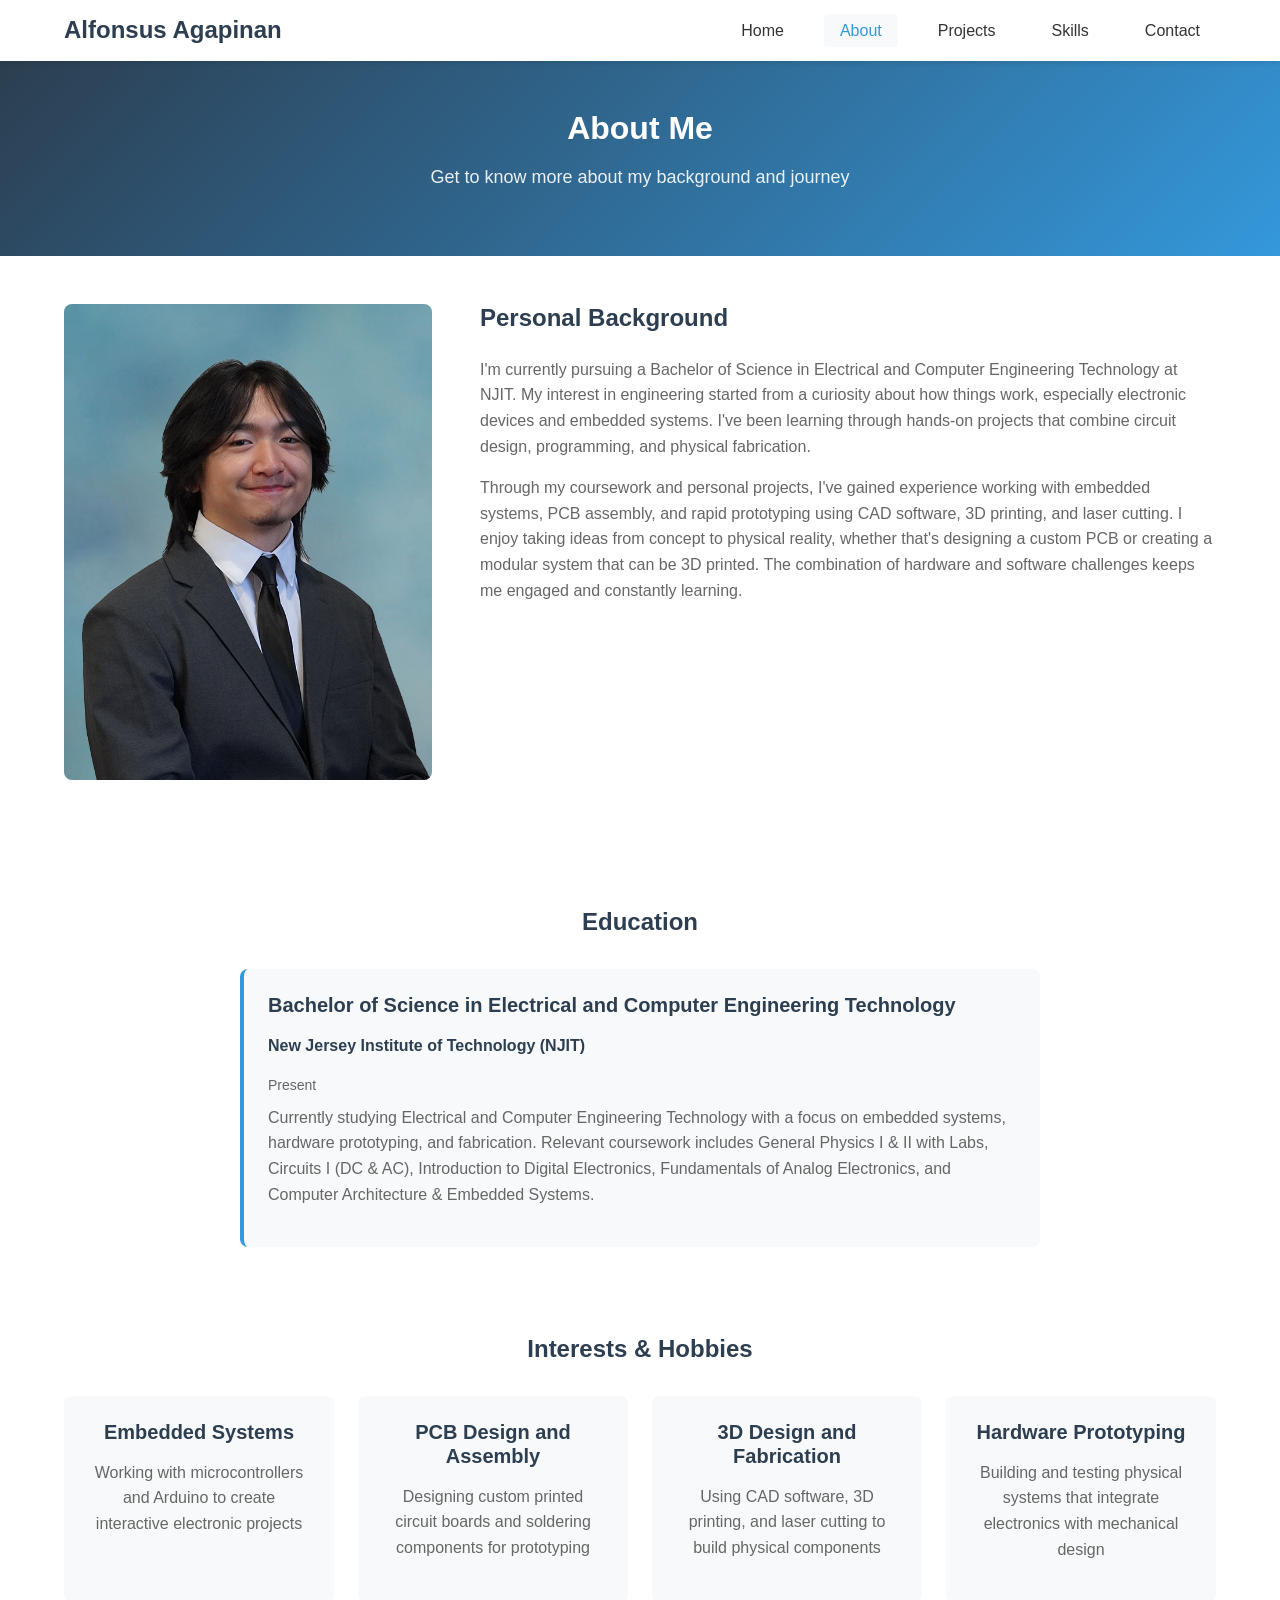
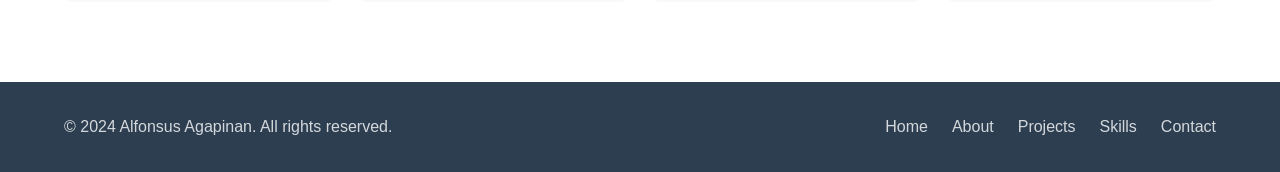
==== about.html @ 36ff06c8 "Initial portfolio website implementation with personal content and responsive design Website Structu" ====
<!DOCTYPE html>
<html lang="en">
<head>
    <meta charset="UTF-8">
    <meta name="viewport" content="width=device-width, initial-scale=1.0">
    <meta name="description" content="About Me - Personal Background and Education">
    <title>About Me - Portfolio</title>
    <link rel="stylesheet" href="styles/style.css">
</head>
<body>
    <header>
        <div class="container">
            <div class="logo">
                <h1>Alfonsus Agapinan</h1>
            </div>
            <nav>
                <button class="hamburger" aria-label="Toggle navigation">
                    <span></span>
                    <span></span>
                    <span></span>
                </button>
                <ul class="nav-menu">
                    <li><a href="index.html">Home</a></li>
                    <li><a href="about.html" class="active">About</a></li>
                    <li><a href="projects.html">Projects</a></li>
                    <li><a href="skills.html">Skills</a></li>
                    <li><a href="contact.html">Contact</a></li>
                </ul>
            </nav>
        </div>
    </header>

    <main>
        <section class="page-header">
            <div class="container">
                <h2>About Me</h2>
                <p class="page-subtitle">Get to know more about my background and journey</p>
            </div>
        </section>

        <section class="about-content">
            <div class="container">
                <div class="about-grid">
                    <div class="about-image">
                        <img src="assets/images/bestportrait.png" alt="Alfonsus Agapinan" class="profile-photo">
                    </div>
                    <div class="about-text">
                        <h3>Personal Background</h3>
                        <p>
                            I'm currently pursuing a Bachelor of Science in Electrical and Computer Engineering Technology at NJIT. 
                            My interest in engineering started from a curiosity about how things work, especially electronic devices 
                            and embedded systems. I've been learning through hands-on projects that combine circuit design, 
                            programming, and physical fabrication.
                        </p>
                        <p>
                            Through my coursework and personal projects, I've gained experience working with embedded systems, 
                            PCB assembly, and rapid prototyping using CAD software, 3D printing, and laser cutting. I enjoy 
                            taking ideas from concept to physical reality, whether that's designing a custom PCB or creating 
                            a modular system that can be 3D printed. The combination of hardware and software challenges keeps 
                            me engaged and constantly learning.
                        </p>
                    </div>
                </div>
            </div>
        </section>

        <section class="education">
            <div class="container">
                <h3>Education</h3>
                <div class="education-timeline">
                    <div class="education-item">
                        <h4>Bachelor of Science in Electrical and Computer Engineering Technology</h4>
                        <p class="institution">New Jersey Institute of Technology (NJIT)</p>
                        <p class="dates">Present</p>
                        <p class="details">
                            Currently studying Electrical and Computer Engineering Technology with a focus on embedded systems, 
                            hardware prototyping, and fabrication. Relevant coursework includes General Physics I & II with Labs, 
                            Circuits I (DC & AC), Introduction to Digital Electronics, Fundamentals of Analog Electronics, 
                            and Computer Architecture & Embedded Systems.
                        </p>
                    </div>
                </div>
            </div>
        </section>

        <section class="interests">
            <div class="container">
                <h3>Interests & Hobbies</h3>
                <div class="interests-grid">
                    <div class="interest-card">
                        <h4>Embedded Systems</h4>
                        <p>Working with microcontrollers and Arduino to create interactive electronic projects</p>
                    </div>
                    <div class="interest-card">
                        <h4>PCB Design and Assembly</h4>
                        <p>Designing custom printed circuit boards and soldering components for prototyping</p>
                    </div>
                    <div class="interest-card">
                        <h4>3D Design and Fabrication</h4>
                        <p>Using CAD software, 3D printing, and laser cutting to build physical components</p>
                    </div>
                    <div class="interest-card">
                        <h4>Hardware Prototyping</h4>
                        <p>Building and testing physical systems that integrate electronics with mechanical design</p>
                    </div>
                </div>
            </div>
        </section>
    </main>

    <footer>
        <div class="container">
            <p>&copy; 2024 Alfonsus Agapinan. All rights reserved.</p>
            <div class="footer-links">
                <a href="index.html">Home</a>
                <a href="about.html">About</a>
                <a href="projects.html">Projects</a>
                <a href="skills.html">Skills</a>
                <a href="contact.html">Contact</a>
            </div>
        </div>
    </footer>

    <script src="scripts/main.js"></script>
</body>
</html>
---- styles/style.css ----
/* ========================================
   CSS Reset & Base Styles
   ======================================== */
* {
    margin: 0;
    padding: 0;
    box-sizing: border-box;
}

:root {
    /* Color Palette */
    --primary-color: #2c3e50;
    --secondary-color: #3498db;
    --accent-color: #e74c3c;
    --text-color: #333333;
    --text-light: #666666;
    --bg-color: #ffffff;
    --bg-light: #f8f9fa;
    --bg-dark: #1a1a1a;
    --border-color: #e0e0e0;
    --success-color: #27ae60;
    --error-color: #e74c3c;
    
    /* Typography */
    --font-primary: 'Segoe UI', Tahoma, Geneva, Verdana, sans-serif;
    --font-size-base: 16px;
    --font-size-small: 14px;
    --font-size-large: 18px;
    --font-size-h1: 2.5rem;
    --font-size-h2: 2rem;
    --font-size-h3: 1.5rem;
    --font-size-h4: 1.25rem;
    
    /* Spacing */
    --spacing-xs: 0.5rem;
    --spacing-sm: 1rem;
    --spacing-md: 1.5rem;
    --spacing-lg: 2rem;
    --spacing-xl: 3rem;
    
    /* Transitions */
    --transition: all 0.3s ease;
}

html {
    scroll-behavior: smooth;
}

body {
    font-family: var(--font-primary);
    font-size: var(--font-size-base);
    line-height: 1.6;
    color: var(--text-color);
    background-color: var(--bg-color);
}

/* ========================================
   Typography
   ======================================== */
h1, h2, h3, h4, h5, h6 {
    font-weight: 600;
    line-height: 1.2;
    margin-bottom: var(--spacing-sm);
    color: var(--primary-color);
}

h1 {
    font-size: var(--font-size-h1);
}

h2 {
    font-size: var(--font-size-h2);
}

h3 {
    font-size: var(--font-size-h3);
}

h4 {
    font-size: var(--font-size-h4);
}

p {
    margin-bottom: var(--spacing-sm);
    color: var(--text-light);
}

a {
    text-decoration: none;
    color: var(--secondary-color);
    transition: var(--transition);
}

a:hover {
    color: var(--primary-color);
}

/* ========================================
   Container & Layout
   ======================================== */
.container {
    width: 100%;
    max-width: 1200px;
    margin: 0 auto;
    padding: 0 var(--spacing-md);
}

/* ========================================
   Header & Navigation
   ======================================== */
header {
    background-color: var(--bg-color);
    box-shadow: 0 2px 5px rgba(0, 0, 0, 0.1);
    position: sticky;
    top: 0;
    z-index: 1000;
}

header .container {
    display: flex;
    justify-content: space-between;
    align-items: center;
    padding: var(--spacing-sm) var(--spacing-md);
}

.logo h1 {
    margin: 0;
    font-size: 1.5rem;
    color: var(--primary-color);
}

nav {
    position: relative;
}

.nav-menu {
    display: flex;
    list-style: none;
    gap: var(--spacing-md);
}

.nav-menu a {
    color: var(--text-color);
    font-weight: 500;
    padding: var(--spacing-xs) var(--spacing-sm);
    border-radius: 4px;
    transition: var(--transition);
}

.nav-menu a:hover,
.nav-menu a.active {
    color: var(--secondary-color);
    background-color: var(--bg-light);
}

/* Hamburger Menu */
.hamburger {
    display: none;
    flex-direction: column;
    background: none;
    border: none;
    cursor: pointer;
    padding: var(--spacing-xs);
    gap: 4px;
}

.hamburger span {
    width: 25px;
    height: 3px;
    background-color: var(--primary-color);
    transition: var(--transition);
    border-radius: 2px;
}

/* ========================================
   Main Content
   ======================================== */
main {
    min-height: calc(100vh - 200px);
}

/* Page Header */
.page-header {
    background: linear-gradient(135deg, var(--primary-color) 0%, var(--secondary-color) 100%);
    color: white;
    padding: var(--spacing-xl) 0;
    text-align: center;
}

.page-header h2 {
    color: white;
    margin-bottom: var(--spacing-sm);
}

.page-subtitle {
    color: rgba(255, 255, 255, 0.9);
    font-size: var(--font-size-large);
}

/* Hero Section */
.hero {
    background: linear-gradient(135deg, var(--bg-light) 0%, var(--bg-color) 100%);
    padding: var(--spacing-xl) 0;
    text-align: center;
}

.hero-content {
    max-width: 800px;
    margin: 0 auto;
}

.hero h2 {
    font-size: 2.5rem;
    margin-bottom: var(--spacing-md);
}

.intro-text {
    font-size: var(--font-size-large);
    margin-bottom: var(--spacing-lg);
    color: var(--text-color);
}

/* Buttons */
.btn {
    display: inline-block;
    padding: 12px 24px;
    border: none;
    border-radius: 5px;
    font-size: var(--font-size-base);
    font-weight: 500;
    text-align: center;
    cursor: pointer;
    transition: var(--transition);
    text-decoration: none;
}

.btn-primary {
    background-color: var(--secondary-color);
    color: white;
}

.btn-primary:hover {
    background-color: #2980b9;
    transform: translateY(-2px);
    box-shadow: 0 4px 8px rgba(0, 0, 0, 0.2);
}

.btn-secondary {
    background-color: transparent;
    color: var(--secondary-color);
    border: 2px solid var(--secondary-color);
}

.btn-secondary:hover {
    background-color: var(--secondary-color);
    color: white;
}

.btn-small {
    padding: 8px 16px;
    font-size: var(--font-size-small);
}

.cta-buttons {
    display: flex;
    gap: var(--spacing-md);
    justify-content: center;
    flex-wrap: wrap;
}

/* Featured Section */
.featured,
.quick-links {
    padding: var(--spacing-xl) 0;
}

.featured h2,
.quick-links h2 {
    text-align: center;
    margin-bottom: var(--spacing-lg);
}

.featured-grid,
.links-grid {
    display: grid;
    grid-template-columns: repeat(auto-fit, minmax(280px, 1fr));
    gap: var(--spacing-md);
}

.featured-card,
.link-card {
    background-color: var(--bg-light);
    padding: var(--spacing-md);
    border-radius: 8px;
    transition: var(--transition);
    border: 1px solid var(--border-color);
}

.link-card {
    display: block;
    color: inherit;
}

.featured-card:hover,
.link-card:hover {
    transform: translateY(-5px);
    box-shadow: 0 5px 15px rgba(0, 0, 0, 0.1);
}

.featured-card h3,
.link-card h3 {
    margin-bottom: var(--spacing-sm);
}

/* ========================================
   About Page
   ======================================== */
.about-content {
    padding: var(--spacing-xl) 0;
}

.about-grid {
    display: grid;
    grid-template-columns: 1fr 2fr;
    gap: var(--spacing-xl);
    align-items: start;
    margin-bottom: var(--spacing-xl);
}

.image-placeholder {
    width: 100%;
    aspect-ratio: 1;
    background: linear-gradient(135deg, var(--bg-light) 0%, var(--border-color) 100%);
    border-radius: 8px;
    display: flex;
    align-items: center;
    justify-content: center;
    color: var(--text-light);
    font-size: var(--font-size-large);
}

.about-image {
    width: 100%;
}

.profile-photo {
    width: 100%;
    height: auto;
    object-fit: contain;
    border-radius: 8px;
    display: block;
}

.about-text h3 {
    margin-bottom: var(--spacing-md);
}

.education,
.interests {
    padding: var(--spacing-lg) 0;
}

.education h3,
.interests h3 {
    margin-bottom: var(--spacing-lg);
    text-align: center;
}

.education-timeline {
    max-width: 800px;
    margin: 0 auto;
}

.education-item {
    background-color: var(--bg-light);
    padding: var(--spacing-md);
    border-radius: 8px;
    margin-bottom: var(--spacing-md);
    border-left: 4px solid var(--secondary-color);
}

.institution {
    font-weight: 600;
    color: var(--primary-color);
}

.dates {
    color: var(--text-light);
    font-size: var(--font-size-small);
    margin: var(--spacing-xs) 0;
}

.interests-grid {
    display: grid;
    grid-template-columns: repeat(auto-fit, minmax(250px, 1fr));
    gap: var(--spacing-md);
}

.interest-card {
    background-color: var(--bg-light);
    padding: var(--spacing-md);
    border-radius: 8px;
    text-align: center;
    transition: var(--transition);
}

.interest-card:hover {
    transform: translateY(-5px);
    box-shadow: 0 5px 15px rgba(0, 0, 0, 0.1);
}

/* ========================================
   Projects Page
   ======================================== */
.projects-carousel {
    padding: var(--spacing-xl) 0;
    background-color: var(--bg-light);
}

.carousel-container {
    position: relative;
    max-width: 1000px;
    margin: 0 auto;
}

.carousel-wrapper {
    overflow: hidden;
    border-radius: 8px;
}

.carousel-track {
    display: flex;
    transition: transform 0.5s ease;
}

.project-slide {
    min-width: 100%;
    display: none;
    background-color: white;
    border-radius: 8px;
    overflow: hidden;
    box-shadow: 0 4px 15px rgba(0, 0, 0, 0.1);
}

.project-slide.active {
    display: grid;
    grid-template-columns: 1fr 1fr;
    gap: var(--spacing-lg);
}

.project-image {
    overflow: hidden;
    width: 100%;
    aspect-ratio: 4/3;
}

.project-image .image-placeholder {
    width: 100%;
    aspect-ratio: 4/3;
    background: linear-gradient(135deg, var(--bg-light) 0%, var(--border-color) 100%);
    display: flex;
    align-items: center;
    justify-content: center;
    color: var(--text-light);
}

.project-image img,
.project-image-img {
    width: 100%;
    height: 100%;
    object-fit: cover;
    display: block;
}

.project-info {
    padding: var(--spacing-lg);
    display: flex;
    flex-direction: column;
    justify-content: center;
}

.project-description {
    margin: var(--spacing-md) 0;
}

.project-tech {
    display: flex;
    flex-wrap: wrap;
    gap: var(--spacing-xs);
    margin: var(--spacing-md) 0;
}

.tech-tag {
    background-color: var(--bg-light);
    padding: 4px 12px;
    border-radius: 20px;
    font-size: var(--font-size-small);
    color: var(--primary-color);
    border: 1px solid var(--border-color);
}

.project-links {
    display: flex;
    gap: var(--spacing-sm);
    margin-top: var(--spacing-md);
}

.carousel-btn {
    position: absolute;
    top: 50%;
    transform: translateY(-50%);
    background-color: var(--primary-color);
    color: white;
    border: none;
    width: 40px;
    height: 40px;
    border-radius: 50%;
    font-size: 1.5rem;
    cursor: pointer;
    transition: var(--transition);
    z-index: 10;
}

.carousel-btn:hover {
    background-color: var(--secondary-color);
}

.carousel-btn.prev {
    left: -50px;
}

.carousel-btn.next {
    right: -50px;
}

.carousel-dots {
    display: flex;
    justify-content: center;
    gap: var(--spacing-xs);
    margin-top: var(--spacing-md);
}

.dot {
    width: 12px;
    height: 12px;
    border-radius: 50%;
    border: none;
    background-color: var(--border-color);
    cursor: pointer;
    transition: var(--transition);
}

.dot.active {
    background-color: var(--secondary-color);
}

.projects-grid {
    padding: var(--spacing-xl) 0;
}

.projects-grid h3 {
    text-align: center;
    margin-bottom: var(--spacing-lg);
}

.projects-list {
    display: grid;
    grid-template-columns: repeat(auto-fit, minmax(300px, 1fr));
    gap: var(--spacing-lg);
}

.project-card {
    background-color: var(--bg-light);
    border-radius: 8px;
    overflow: hidden;
    transition: var(--transition);
    border: 1px solid var(--border-color);
}

.project-card:hover {
    transform: translateY(-5px);
    box-shadow: 0 5px 15px rgba(0, 0, 0, 0.1);
}

.project-card-image {
    overflow: hidden;
}

.image-placeholder-small {
    width: 100%;
    aspect-ratio: 16/9;
    background: linear-gradient(135deg, var(--bg-light) 0%, var(--border-color) 100%);
    display: flex;
    align-items: center;
    justify-content: center;
    color: var(--text-light);
}

.project-card-content {
    padding: var(--spacing-md);
}

.project-card-tech {
    display: flex;
    flex-wrap: wrap;
    gap: var(--spacing-xs);
    margin-top: var(--spacing-sm);
}

.tech-tag-small {
    background-color: white;
    padding: 3px 10px;
    border-radius: 15px;
    font-size: 12px;
    color: var(--primary-color);
    border: 1px solid var(--border-color);
}

/* ========================================
   Skills Page
   ======================================== */
.skills-content {
    padding: var(--spacing-xl) 0;
}

.skills-category {
    margin-bottom: var(--spacing-xl);
}

.skills-category h3 {
    margin-bottom: var(--spacing-lg);
    text-align: center;
    border-bottom: 2px solid var(--border-color);
    padding-bottom: var(--spacing-sm);
}

.skills-grid {
    max-width: 800px;
    margin: 0 auto;
}

.skill-item {
    margin-bottom: var(--spacing-md);
}

.skill-header {
    display: flex;
    justify-content: space-between;
    align-items: center;
    margin-bottom: var(--spacing-xs);
}

.skill-header h4 {
    margin: 0;
    color: var(--primary-color);
}

.skill-level {
    font-size: var(--font-size-small);
    color: var(--text-light);
    font-style: italic;
}

.skill-bar {
    width: 100%;
    height: 10px;
    background-color: var(--bg-light);
    border-radius: 5px;
    overflow: hidden;
}

.skill-progress {
    height: 100%;
    background: linear-gradient(90deg, var(--secondary-color) 0%, #2980b9 100%);
    border-radius: 5px;
    transition: width 1s ease;
}

.skills-tags {
    display: flex;
    flex-wrap: wrap;
    gap: var(--spacing-sm);
    justify-content: center;
}

.skill-tag {
    background-color: var(--bg-light);
    padding: 8px 16px;
    border-radius: 20px;
    font-size: var(--font-size-base);
    color: var(--primary-color);
    border: 1px solid var(--border-color);
    transition: var(--transition);
}

.skill-tag:hover {
    background-color: var(--secondary-color);
    color: white;
    border-color: var(--secondary-color);
    transform: translateY(-2px);
}

.soft-skill {
    background-color: #fff5e6;
    border-color: #ffd699;
}

.soft-skill:hover {
    background-color: #ffd699;
}

/* ========================================
   Contact Page
   ======================================== */
.contact-content {
    padding: var(--spacing-xl) 0;
}

.contact-grid {
    display: grid;
    grid-template-columns: 1fr 1.5fr;
    gap: var(--spacing-xl);
}

.contact-info h3 {
    margin-bottom: var(--spacing-md);
}

.contact-details {
    margin: var(--spacing-lg) 0;
}

.contact-item {
    margin-bottom: var(--spacing-md);
}

.contact-item h4 {
    color: var(--secondary-color);
    margin-bottom: var(--spacing-xs);
    font-size: 1.1rem;
}

.social-links {
    margin-top: var(--spacing-lg);
}

.social-icons {
    display: flex;
    gap: var(--spacing-md);
    margin-top: var(--spacing-sm);
}

.social-icons a {
    padding: 8px 16px;
    background-color: var(--bg-light);
    border-radius: 5px;
    transition: var(--transition);
}

.social-icons a:hover {
    background-color: var(--secondary-color);
    color: white;
}

/* Contact Form */
.contact-form {
    background-color: var(--bg-light);
    padding: var(--spacing-lg);
    border-radius: 8px;
}

.form-group {
    margin-bottom: var(--spacing-md);
}

.form-group label {
    display: block;
    margin-bottom: var(--spacing-xs);
    font-weight: 500;
    color: var(--primary-color);
}

.required {
    color: var(--error-color);
}

.form-group input,
.form-group textarea {
    width: 100%;
    padding: 10px;
    border: 1px solid var(--border-color);
    border-radius: 5px;
    font-family: inherit;
    font-size: var(--font-size-base);
    transition: var(--transition);
}

.form-group input:focus,
.form-group textarea:focus {
    outline: none;
    border-color: var(--secondary-color);
    box-shadow: 0 0 0 3px rgba(52, 152, 219, 0.1);
}

.form-group textarea {
    resize: vertical;
}

.error-message {
    display: block;
    color: var(--error-color);
    font-size: var(--font-size-small);
    margin-top: var(--spacing-xs);
    min-height: 20px;
}

.form-group input.error,
.form-group textarea.error {
    border-color: var(--error-color);
}

.form-success {
    margin-top: var(--spacing-md);
    padding: var(--spacing-sm);
    background-color: #d4edda;
    color: var(--success-color);
    border-radius: 5px;
    display: none;
}

.form-success.show {
    display: block;
}

/* ========================================
   Footer
   ======================================== */
footer {
    background-color: var(--primary-color);
    color: white;
    padding: var(--spacing-lg) 0;
    margin-top: var(--spacing-xl);
}

footer .container {
    display: flex;
    justify-content: space-between;
    align-items: center;
    flex-wrap: wrap;
    gap: var(--spacing-md);
}

footer p {
    color: rgba(255, 255, 255, 0.8);
    margin: 0;
}

.footer-links {
    display: flex;
    gap: var(--spacing-md);
    flex-wrap: wrap;
}

.footer-links a {
    color: rgba(255, 255, 255, 0.8);
    transition: var(--transition);
}

.footer-links a:hover {
    color: white;
}

/* ========================================
   Responsive Design - Media Queries
   ======================================== */

/* Tablet (768px - 1024px) */
@media screen and (max-width: 1024px) {
    .carousel-btn.prev {
        left: -30px;
    }
    
    .carousel-btn.next {
        right: -30px;
    }
    
    .project-slide.active {
        grid-template-columns: 1fr;
    }
}

/* Mobile (below 768px) */
@media screen and (max-width: 768px) {
    :root {
        --font-size-h1: 2rem;
        --font-size-h2: 1.75rem;
        --font-size-h3: 1.25rem;
    }
    
    /* Navigation */
    .hamburger {
        display: flex;
    }
    
    .nav-menu {
        position: absolute;
        top: 100%;
        right: 0;
        flex-direction: column;
        background-color: white;
        width: 200px;
        box-shadow: 0 5px 15px rgba(0, 0, 0, 0.2);
        border-radius: 5px;
        padding: var(--spacing-sm);
        display: none;
        gap: var(--spacing-xs);
    }
    
    .nav-menu.active {
        display: flex;
    }
    
    .nav-menu a {
        padding: var(--spacing-sm);
        display: block;
        width: 100%;
    }
    
    /* Hero */
    .hero h2 {
        font-size: 2rem;
    }
    
    .intro-text {
        font-size: var(--font-size-base);
    }
    
    .cta-buttons {
        flex-direction: column;
    }
    
    .btn {
        width: 100%;
    }
    
    /* About */
    .about-grid {
        grid-template-columns: 1fr;
    }
    
    /* Projects */
    .carousel-btn {
        width: 35px;
        height: 35px;
        font-size: 1.2rem;
    }
    
    .carousel-btn.prev {
        left: 10px;
    }
    
    .carousel-btn.next {
        right: 10px;
    }
    
    /* Contact */
    .contact-grid {
        grid-template-columns: 1fr;
    }
    
    /* Footer */
    footer .container {
        flex-direction: column;
        text-align: center;
    }
    
    /* General */
    .featured-grid,
    .links-grid,
    .projects-list,
    .interests-grid {
        grid-template-columns: 1fr;
    }
    
    .container {
        padding: 0 var(--spacing-sm);
    }
}

/* Small Mobile (below 480px) */
@media screen and (max-width: 480px) {
    .logo h1 {
        font-size: 1.25rem;
    }
    
    .hero h2 {
        font-size: 1.75rem;
    }
    
    .page-header {
        padding: var(--spacing-lg) 0;
    }
    
    .carousel-btn {
        width: 30px;
        height: 30px;
        font-size: 1rem;
    }
}

/* Accessibility: Focus States */
*:focus-visible {
    outline: 2px solid var(--secondary-color);
    outline-offset: 2px;
}

/* Skip to main content link (for screen readers) */
.skip-link {
    position: absolute;
    top: -40px;
    left: 0;
    background: var(--primary-color);
    color: white;
    padding: 8px;
    z-index: 100;
}

.skip-link:focus {
    top: 0;
}
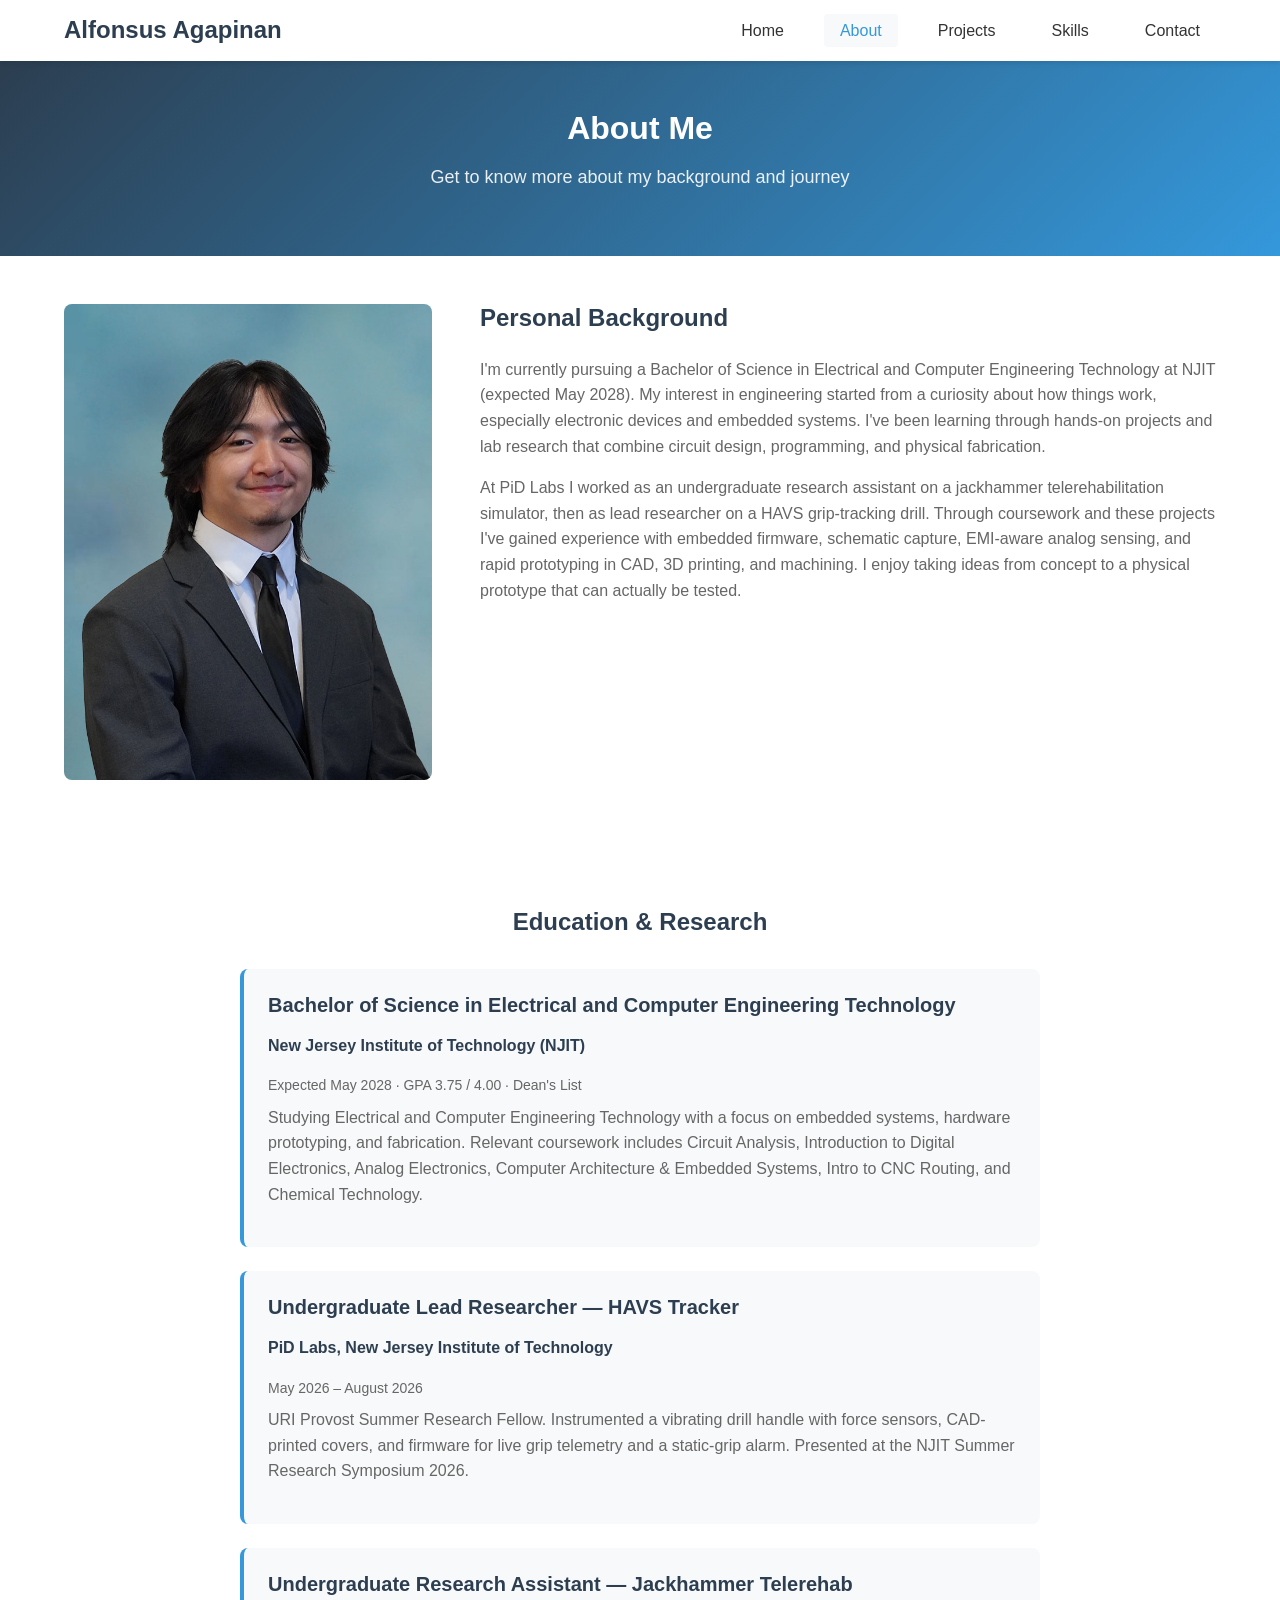
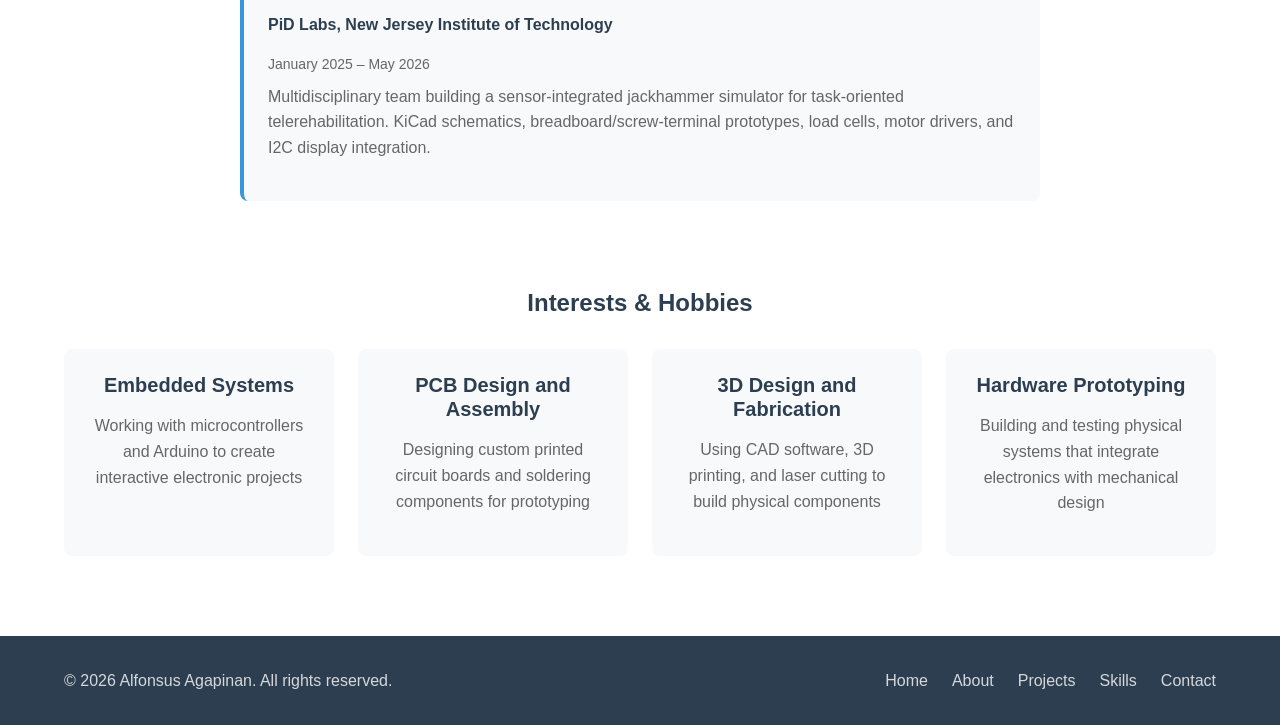
==== commit eae925db: "Added more projects" ====
--- a/about.html
+++ b/about.html
@@ -47,17 +47,17 @@
                     <div class="about-text">
                         <h3>Personal Background</h3>
                         <p>
-                            I'm currently pursuing a Bachelor of Science in Electrical and Computer Engineering Technology at NJIT. 
-                            My interest in engineering started from a curiosity about how things work, especially electronic devices 
-                            and embedded systems. I've been learning through hands-on projects that combine circuit design, 
-                            programming, and physical fabrication.
+                            I'm currently pursuing a Bachelor of Science in Electrical and Computer Engineering Technology at NJIT
+                            (expected May 2028). My interest in engineering started from a curiosity about how things work, especially
+                            electronic devices and embedded systems. I've been learning through hands-on projects and lab research
+                            that combine circuit design, programming, and physical fabrication.
                         </p>
                         <p>
-                            Through my coursework and personal projects, I've gained experience working with embedded systems, 
-                            PCB assembly, and rapid prototyping using CAD software, 3D printing, and laser cutting. I enjoy 
-                            taking ideas from concept to physical reality, whether that's designing a custom PCB or creating 
-                            a modular system that can be 3D printed. The combination of hardware and software challenges keeps 
-                            me engaged and constantly learning.
+                            At PiD Labs I worked as an undergraduate research assistant on a jackhammer telerehabilitation
+                            simulator, then as lead researcher on a HAVS grip-tracking drill. Through coursework and these
+                            projects I've gained experience with embedded firmware, schematic capture, EMI-aware analog sensing,
+                            and rapid prototyping in CAD, 3D printing, and machining. I enjoy taking ideas from concept to a
+                            physical prototype that can actually be tested.
                         </p>
                     </div>
                 </div>
@@ -66,17 +66,37 @@
 
         <section class="education">
             <div class="container">
-                <h3>Education</h3>
+                <h3>Education &amp; Research</h3>
                 <div class="education-timeline">
                     <div class="education-item">
                         <h4>Bachelor of Science in Electrical and Computer Engineering Technology</h4>
                         <p class="institution">New Jersey Institute of Technology (NJIT)</p>
-                        <p class="dates">Present</p>
+                        <p class="dates">Expected May 2028 &middot; GPA 3.75 / 4.00 &middot; Dean's List</p>
                         <p class="details">
-                            Currently studying Electrical and Computer Engineering Technology with a focus on embedded systems, 
-                            hardware prototyping, and fabrication. Relevant coursework includes General Physics I & II with Labs, 
-                            Circuits I (DC & AC), Introduction to Digital Electronics, Fundamentals of Analog Electronics, 
-                            and Computer Architecture & Embedded Systems.
+                            Studying Electrical and Computer Engineering Technology with a focus on embedded systems,
+                            hardware prototyping, and fabrication. Relevant coursework includes Circuit Analysis,
+                            Introduction to Digital Electronics, Analog Electronics, Computer Architecture &amp; Embedded Systems,
+                            Intro to CNC Routing, and Chemical Technology.
+                        </p>
+                    </div>
+                    <div class="education-item">
+                        <h4>Undergraduate Lead Researcher — HAVS Tracker</h4>
+                        <p class="institution">PiD Labs, New Jersey Institute of Technology</p>
+                        <p class="dates">May 2026 – August 2026</p>
+                        <p class="details">
+                            URI Provost Summer Research Fellow. Instrumented a vibrating drill handle with force sensors,
+                            CAD-printed covers, and firmware for live grip telemetry and a static-grip alarm.
+                            Presented at the NJIT Summer Research Symposium 2026.
+                        </p>
+                    </div>
+                    <div class="education-item">
+                        <h4>Undergraduate Research Assistant — Jackhammer Telerehab</h4>
+                        <p class="institution">PiD Labs, New Jersey Institute of Technology</p>
+                        <p class="dates">January 2025 – May 2026</p>
+                        <p class="details">
+                            Multidisciplinary team building a sensor-integrated jackhammer simulator for task-oriented
+                            telerehabilitation. KiCad schematics, breadboard/screw-terminal prototypes, load cells,
+                            motor drivers, and I2C display integration.
                         </p>
                     </div>
                 </div>
@@ -110,7 +130,7 @@
 
     <footer>
         <div class="container">
-            <p>&copy; 2024 Alfonsus Agapinan. All rights reserved.</p>
+            <p>&copy; 2026 Alfonsus Agapinan. All rights reserved.</p>
             <div class="footer-links">
                 <a href="index.html">Home</a>
                 <a href="about.html">About</a>
--- a/styles/style.css
+++ b/styles/style.css
@@ -452,6 +452,136 @@
     overflow: hidden;
     width: 100%;
     aspect-ratio: 4/3;
+    background-color: var(--bg-light);
+}
+
+.project-image.project-media {
+    aspect-ratio: auto;
+    display: flex;
+    flex-direction: column;
+    min-height: 100%;
+}
+
+.project-media .wip-placeholder {
+    min-height: 110px;
+    aspect-ratio: 16 / 9;
+}
+
+.project-meta {
+    font-size: var(--font-size-small);
+    color: var(--secondary-color);
+    font-weight: 600;
+    margin: 0 0 var(--spacing-xs);
+}
+
+.wip-placeholder {
+    width: 100%;
+    height: 100%;
+    min-height: 180px;
+    aspect-ratio: 4/3;
+    background: repeating-linear-gradient(
+        45deg,
+        #eef2f5,
+        #eef2f5 12px,
+        #e4e9ee 12px,
+        #e4e9ee 24px
+    );
+    display: flex;
+    flex-direction: column;
+    align-items: center;
+    justify-content: center;
+    gap: 0.35rem;
+    color: var(--text-light);
+    text-align: center;
+    padding: var(--spacing-sm);
+}
+
+.wip-placeholder strong {
+    color: var(--primary-color);
+    letter-spacing: 0.04em;
+    text-transform: uppercase;
+    font-size: 0.95rem;
+}
+
+.wip-placeholder code {
+    font-size: 0.75rem;
+    background: white;
+    padding: 2px 6px;
+    border-radius: 4px;
+}
+
+.wip-placeholder-small {
+    aspect-ratio: 16/9;
+    min-height: 140px;
+    font-weight: 600;
+    text-transform: uppercase;
+    letter-spacing: 0.04em;
+}
+
+.mechanism-panel {
+    background: #11181f;
+    padding: var(--spacing-sm);
+    border-top: 1px solid var(--border-color);
+}
+
+.mechanism-caption {
+    color: #c5d0d8;
+    font-size: 12px;
+    margin-bottom: var(--spacing-xs);
+}
+
+.mechanism-caption code {
+    color: #d6eaf8;
+}
+
+.mechanism-stage {
+    background: radial-gradient(circle at 50% 20%, #243140 0%, #0f141a 70%);
+    border-radius: 8px;
+    padding: var(--spacing-xs);
+}
+
+.jackhammer-svg {
+    display: block;
+    width: 100%;
+    max-height: 320px;
+    margin: 0 auto;
+}
+
+.jackhammer-svg .flywheel {
+    transform-origin: 140px 118px;
+    animation: crank-spin 1.15s linear infinite;
+}
+
+.jackhammer-svg .yoke {
+    animation: bit-stroke 1.15s ease-in-out infinite;
+}
+
+.mechanism-gif {
+    display: none;
+    width: 100%;
+    height: auto;
+    border-radius: 6px;
+}
+
+.mechanism-gif.is-loaded {
+    display: block;
+}
+
+@keyframes crank-spin {
+    from { transform: rotate(0deg); }
+    to { transform: rotate(360deg); }
+}
+
+@keyframes bit-stroke {
+    0%, 100% { transform: translateY(0); }
+    50% { transform: translateY(28px); }
+}
+
+@media (prefers-reduced-motion: reduce) {
+    .jackhammer-svg .flywheel,
+    .jackhammer-svg .yoke {
+        animation: none;
+    }
 }
 
 .project-image .image-placeholder {
